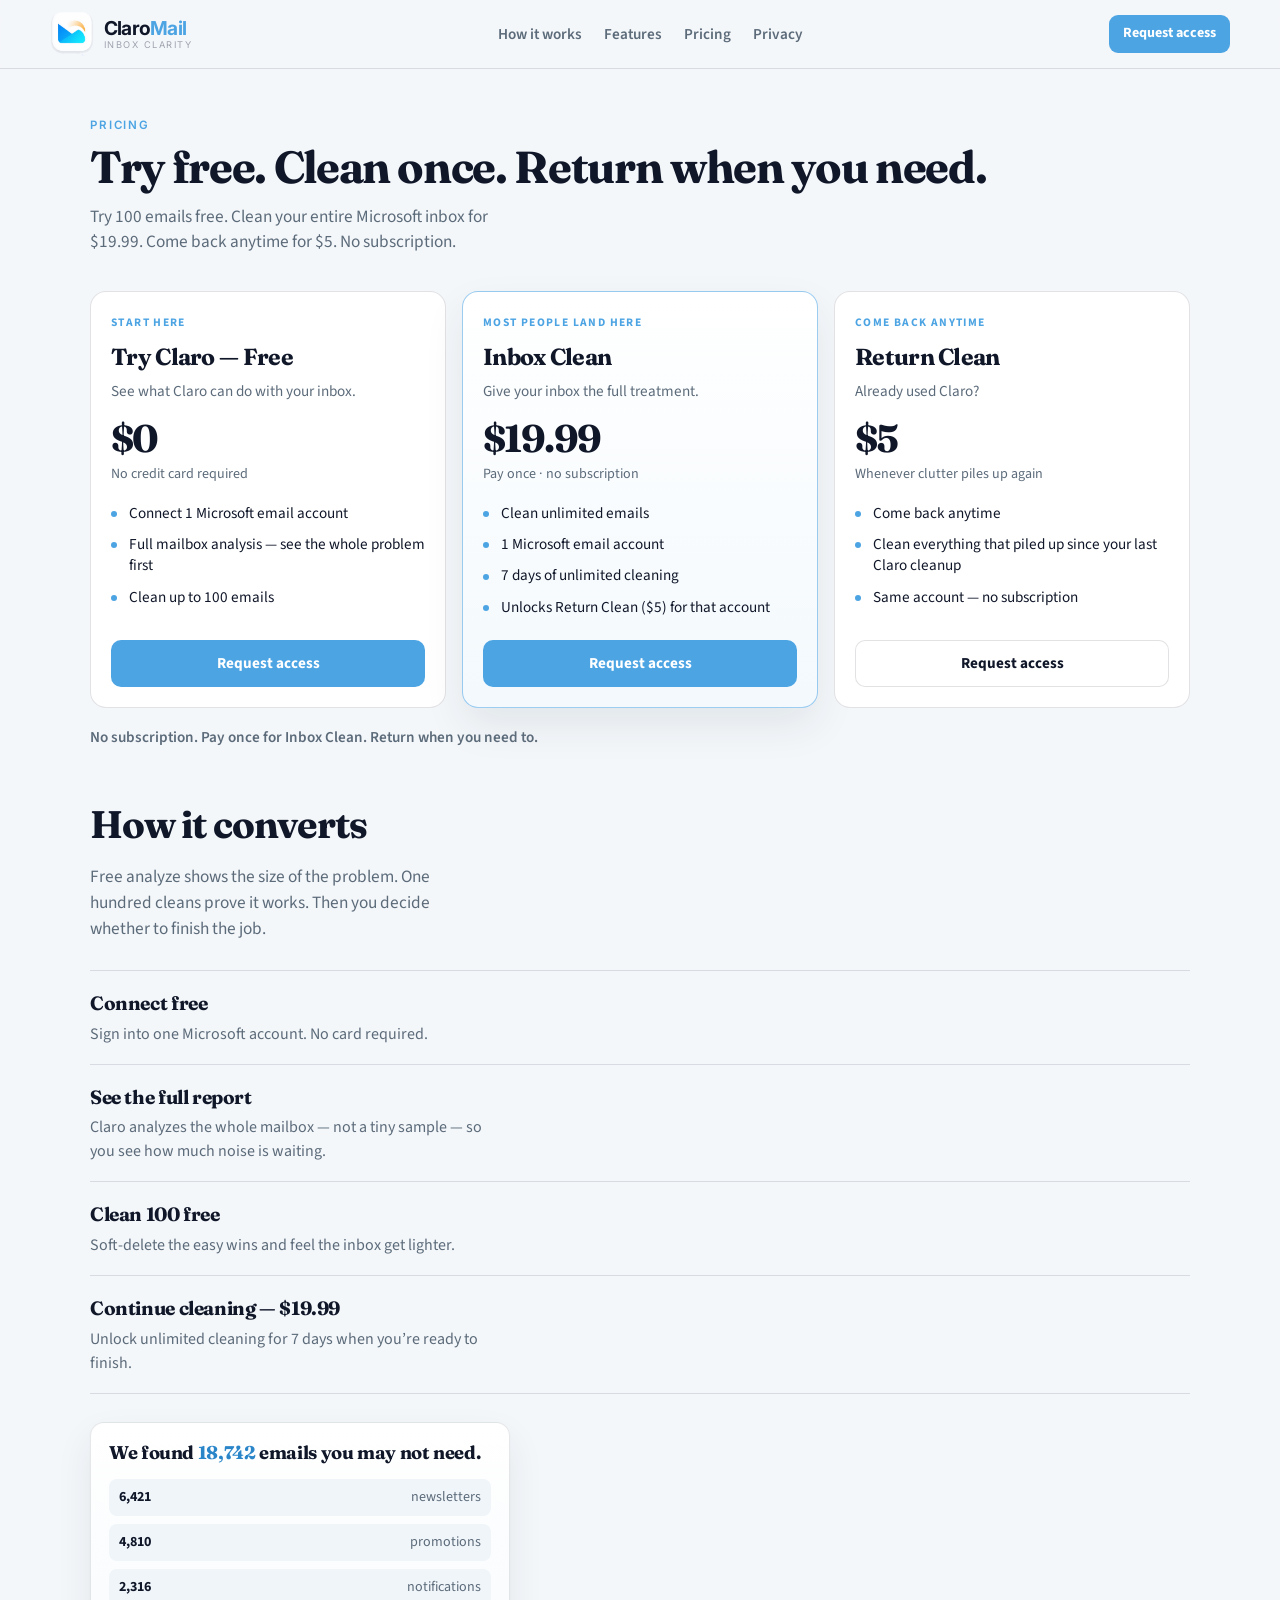
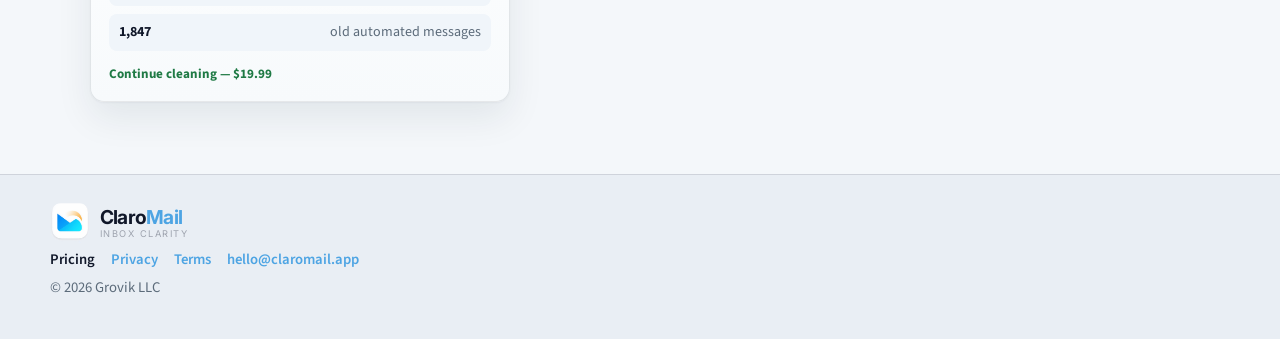
==== pricing.html @ d14cc51c "Add pricing page and home offer strip from PRICING.md. Surface Free / Inbox Clean ($19.99) / Return " ====
<!DOCTYPE html>
<html lang="en">
  <head>
    <meta charset="UTF-8" />
    <meta name="viewport" content="width=device-width, initial-scale=1.0" />
    <title>Pricing — ClaroMail</title>
    <meta
      name="description"
      content="Try Claro free: full inbox analysis and 100 cleans. Inbox Clean $19.99 for unlimited cleaning. Return Clean $5 anytime. No subscription."
    />
    <link rel="canonical" href="https://claromail.app/pricing" />
    <meta property="og:title" content="Pricing — ClaroMail" />
    <meta
      property="og:description"
      content="Try 100 emails free. Clean your entire Microsoft inbox for $19.99. Come back anytime for $5. No subscription."
    />
    <meta property="og:url" content="https://claromail.app/pricing" />
    <meta property="og:type" content="website" />
    <link rel="preconnect" href="https://fonts.googleapis.com" />
    <link rel="preconnect" href="https://fonts.gstatic.com" crossorigin />
    <link
      href="https://fonts.googleapis.com/css2?family=Fraunces:opsz,wght@9..144,500;9..144,700&family=Inter:wght@400;600;700&family=Source+Sans+3:wght@400;600;700&display=swap"
      rel="stylesheet"
    />
    <link rel="icon" href="images/claro-icon.png" type="image/png" />
    <link rel="stylesheet" href="styles.css" />
  </head>
  <body>
    <header class="site-nav">
      <div class="wrap nav-inner">
        <a class="brand brand--nav" href="/">
          <img
            class="brand-mark"
            src="images/claro-icon.png"
            alt=""
            width="48"
            height="48"
          />
          <span class="brand-copy">
            <span class="brand-name">Claro<span class="brand-mail">Mail</span></span>
            <span class="brand-tag">Inbox Clarity</span>
          </span>
        </a>
        <nav class="nav-links" aria-label="Primary">
          <a href="/#how">How it works</a>
          <a href="/#features">Features</a>
          <a href="pricing.html" aria-current="page">Pricing</a>
          <a href="/#privacy">Privacy</a>
        </nav>
        <a class="nav-cta" href="mailto:hello@claromail.app">Request access</a>
      </div>
    </header>

    <main class="pricing">
      <div class="wrap pricing-inner">
        <p class="legal-kicker">Pricing</p>
        <h1 class="legal-headline">Try free. Clean once. Return when you need.</h1>
        <p class="legal-lead">
          Try 100 emails free. Clean your entire Microsoft inbox for $19.99.
          Come back anytime for $5. No subscription.
        </p>

        <div class="price-grid">
          <article class="price-plan">
            <p class="price-plan-kicker">Start here</p>
            <h2 class="price-plan-name">Try Claro — Free</h2>
            <p class="price-plan-tag">See what Claro can do with your inbox.</p>
            <p class="price-plan-amount">$0</p>
            <p class="price-plan-note">No credit card required</p>
            <ul class="price-plan-list">
              <li>Connect 1 Microsoft email account</li>
              <li>Full mailbox analysis — see the whole problem first</li>
              <li>Clean up to 100 emails</li>
            </ul>
            <a class="btn primary price-plan-cta" href="mailto:hello@claromail.app"
              >Request access</a
            >
          </article>

          <article class="price-plan is-featured">
            <p class="price-plan-kicker">Most people land here</p>
            <h2 class="price-plan-name">Inbox Clean</h2>
            <p class="price-plan-tag">Give your inbox the full treatment.</p>
            <p class="price-plan-amount">$19.99</p>
            <p class="price-plan-note">Pay once · no subscription</p>
            <ul class="price-plan-list">
              <li>Clean unlimited emails</li>
              <li>1 Microsoft email account</li>
              <li>7 days of unlimited cleaning</li>
              <li>Unlocks Return Clean ($5) for that account</li>
            </ul>
            <a class="btn primary price-plan-cta" href="mailto:hello@claromail.app"
              >Request access</a
            >
          </article>

          <article class="price-plan">
            <p class="price-plan-kicker">Come back anytime</p>
            <h2 class="price-plan-name">Return Clean</h2>
            <p class="price-plan-tag">Already used Claro?</p>
            <p class="price-plan-amount">$5</p>
            <p class="price-plan-note">Whenever clutter piles up again</p>
            <ul class="price-plan-list">
              <li>Come back anytime</li>
              <li>Clean everything that piled up since your last Claro cleanup</li>
              <li>Same account — no subscription</li>
            </ul>
            <a class="btn ghost price-plan-cta" href="mailto:hello@claromail.app"
              >Request access</a
            >
          </article>
        </div>

        <p class="price-footnote">
          No subscription. Pay once for Inbox Clean. Return when you need to.
        </p>

        <section class="price-path" aria-label="How the offer works">
          <h2>How it converts</h2>
          <p class="section-lead">
            Free analyze shows the size of the problem. One hundred cleans prove
            it works. Then you decide whether to finish the job.
          </p>
          <ol class="price-steps">
            <li>
              <strong>Connect free</strong>
              <span>Sign into one Microsoft account. No card required.</span>
            </li>
            <li>
              <strong>See the full report</strong>
              <span
                >Claro analyzes the whole mailbox — not a tiny sample — so you
                see how much noise is waiting.</span
              >
            </li>
            <li>
              <strong>Clean 100 free</strong>
              <span>Soft-delete the easy wins and feel the inbox get lighter.</span>
            </li>
            <li>
              <strong>Continue cleaning — $19.99</strong>
              <span
                >Unlock unlimited cleaning for 7 days when you’re ready to
                finish.</span
              >
            </li>
          </ol>

          <div class="price-report" aria-hidden="true">
            <p class="price-report-title">
              We found <em>18,742</em> emails you may not need.
            </p>
            <ul>
              <li><span>6,421</span> newsletters</li>
              <li><span>4,810</span> promotions</li>
              <li><span>2,316</span> notifications</li>
              <li><span>1,847</span> old automated messages</li>
            </ul>
            <p class="price-report-cta">Continue cleaning — $19.99</p>
          </div>
        </section>
      </div>
    </main>

    <footer class="site-footer">
      <div class="wrap footer-inner">
        <div class="brand brand--footer">
          <img
            class="brand-mark"
            src="images/claro-icon.png"
            alt=""
            width="40"
            height="40"
          />
          <span class="brand-copy">
            <span class="brand-name">Claro<span class="brand-mail">Mail</span></span>
            <span class="brand-tag">Inbox Clarity</span>
          </span>
        </div>
        <p class="footer-links">
          <a href="pricing.html" aria-current="page">Pricing</a>
          <a href="privacy.html">Privacy</a>
          <a href="terms.html">Terms</a>
          <a href="mailto:hello@claromail.app">hello@claromail.app</a>
        </p>
        <p class="footer-meta">© 2026 Grovik LLC</p>
      </div>
    </footer>
  </body>
</html>
---- styles.css ----
:root {
  --ink: #101729;
  --muted: #5c6b7a;
  --paper: #f4f7fa;
  --accent: #4da4e3;
  --accent-deep: #2b86c9;
  --mail: #4da4e3;
  --tag: #9ea3ae;
  --line: rgba(16, 23, 41, 0.12);
  --panel: #ffffff;
  --font-display: "Fraunces", Georgia, serif;
  --font-brand: "Inter", "Segoe UI", sans-serif;
  --font-body: "Source Sans 3", "Segoe UI", sans-serif;
  --site-chrome-max: 1180px;
  --site-chrome-pad-x: clamp(1.25rem, 3.5vw, 2.25rem);
  --nav-height: 68px;
}

* {
  box-sizing: border-box;
}

html {
  scroll-behavior: smooth;
  scroll-padding-top: calc(var(--nav-height) + 12px);
}

body {
  margin: 0;
  color: var(--ink);
  font-family: var(--font-body);
  background: var(--paper);
  line-height: 1.5;
}

a {
  color: inherit;
}

.wrap {
  width: min(100% - 2 * var(--site-chrome-pad-x), var(--site-chrome-max));
  margin-inline: auto;
}

.site-nav {
  position: sticky;
  top: 0;
  z-index: 10;
  background: rgba(244, 247, 250, 0.9);
  backdrop-filter: blur(10px);
  border-bottom: 1px solid var(--line);
}

.nav-inner {
  display: grid;
  grid-template-columns: auto 1fr auto;
  align-items: center;
  gap: 16px 24px;
  min-height: var(--nav-height);
}

.brand {
  display: flex;
  align-items: center;
  gap: 10px;
  min-width: 0;
  text-decoration: none;
  color: inherit;
}

.brand-mark {
  display: block;
  flex-shrink: 0;
  width: 44px;
  height: 44px;
  object-fit: contain;
  border-radius: 10px;
}

.brand-copy {
  display: flex;
  flex-direction: column;
  justify-content: center;
  gap: 2px;
  min-width: 0;
  line-height: 1;
}

.brand-name {
  font-family: var(--font-brand);
  font-weight: 700;
  font-size: 1.2rem;
  letter-spacing: -0.04em;
  color: var(--ink);
  white-space: nowrap;
}

.brand-mail {
  color: var(--mail);
}

.brand-tag {
  font-family: var(--font-brand);
  font-size: 0.58rem;
  font-weight: 400;
  letter-spacing: 0.16em;
  text-transform: uppercase;
  color: var(--tag);
}

.brand--hero {
  gap: 12px;
  margin-bottom: 14px;
  animation: rise 0.8s ease both;
}

.brand--hero .brand-mark {
  width: 58px;
  height: 58px;
  border-radius: 14px;
}

.brand--hero .brand-name {
  font-size: clamp(1.7rem, 3.5vw, 2.25rem);
}

.brand--hero .brand-tag {
  font-size: 0.64rem;
  letter-spacing: 0.2em;
  margin-top: 3px;
}

.brand--footer .brand-mark {
  width: 40px;
  height: 40px;
}

.nav-links {
  display: flex;
  justify-content: center;
  gap: 22px;
  font-size: 0.95rem;
  font-weight: 600;
}

.nav-links a {
  text-decoration: none;
  color: var(--muted);
}

.nav-links a:hover {
  color: var(--ink);
}

.nav-cta {
  display: inline-flex;
  align-items: center;
  justify-content: center;
  padding: 8px 14px;
  border-radius: 9px;
  background: var(--accent);
  color: #fff;
  font-weight: 700;
  font-size: 0.88rem;
  text-decoration: none;
  white-space: nowrap;
}

.nav-cta:hover {
  background: var(--accent-deep);
}

/* —— Hero: one composition —— */
.hero {
  position: relative;
  overflow: hidden;
}

.hero-atmosphere {
  position: absolute;
  inset: 0;
  background:
    radial-gradient(ellipse 65% 55% at 12% 18%, #d4e7f8 0%, transparent 58%),
    radial-gradient(ellipse 50% 48% at 88% 62%, #bdd8f1 0%, transparent 52%),
    radial-gradient(ellipse 40% 35% at 55% 100%, #cfe0ef 0%, transparent 60%),
    linear-gradient(165deg, #eef3f8 0%, #e2ebf4 45%, #d5e3f0 100%);
  z-index: 0;
}

.hero-grid {
  position: absolute;
  inset: 0;
  z-index: 0;
  opacity: 0.35;
  background-image:
    linear-gradient(rgba(16, 32, 51, 0.04) 1px, transparent 1px),
    linear-gradient(90deg, rgba(16, 32, 51, 0.04) 1px, transparent 1px);
  background-size: 48px 48px;
  mask-image: linear-gradient(180deg, #000 30%, transparent 95%);
}

.hero-inner {
  position: relative;
  z-index: 1;
  display: grid;
  grid-template-columns: minmax(0, 1.1fr) minmax(300px, 0.95fr);
  align-items: center;
  gap: clamp(28px, 4vw, 56px);
  padding: 28px 0 40px;
  min-height: min(78vh, 680px);
}

.hero-copy,
.hero-visual {
  position: relative;
  z-index: 1;
}

.hero-headline {
  margin: 0 0 12px;
  max-width: 18ch;
  font-family: var(--font-display);
  font-size: clamp(1.7rem, 3.4vw, 2.35rem);
  font-weight: 500;
  letter-spacing: -0.02em;
  line-height: 1.12;
  animation: rise 0.8s ease 0.08s both;
}

.hero-support {
  margin: 0 0 12px;
  max-width: 40ch;
  color: var(--muted);
  font-size: 1.06rem;
  animation: rise 0.8s ease 0.16s both;
}

.hero-trust {
  margin: 0 0 20px;
  max-width: 42ch;
  color: var(--ink);
  font-size: 0.95rem;
  font-weight: 600;
  line-height: 1.4;
  animation: rise 0.8s ease 0.2s both;
}

.hero-cta {
  display: flex;
  flex-wrap: wrap;
  gap: 10px;
  animation: rise 0.8s ease 0.24s both;
}

.btn {
  display: inline-flex;
  align-items: center;
  justify-content: center;
  padding: 11px 18px;
  border-radius: 10px;
  font-weight: 700;
  font-size: 0.95rem;
  text-decoration: none;
  border: 1px solid transparent;
  transition: transform 0.15s ease, background 0.15s ease, border-color 0.15s ease;
}

.btn.primary {
  background: var(--accent);
  color: #fff;
}

.btn.primary:hover {
  background: var(--accent-deep);
  transform: translateY(-1px);
}

.btn.ghost {
  background: rgba(255, 255, 255, 0.55);
  border-color: var(--line);
  color: var(--ink);
}

.btn.ghost:hover {
  background: #fff;
  transform: translateY(-1px);
}

.hero-visual {
  display: flex;
  justify-content: center;
  animation: drift-in 1s ease 0.2s both;
}

.panel-stage {
  width: min(100%, 400px);
  padding: 18px 18px 20px;
  border-radius: 18px 18px 14px 14px;
  background: linear-gradient(180deg, #ffffff 0%, #f7fafc 100%);
  border: 1px solid rgba(16, 32, 51, 0.1);
  box-shadow:
    0 1px 2px rgba(16, 32, 51, 0.05),
    0 28px 60px rgba(16, 32, 51, 0.12);
}

.panel-chrome {
  display: flex;
  gap: 6px;
  margin-bottom: 14px;
}

.panel-chrome span {
  width: 9px;
  height: 9px;
  border-radius: 50%;
  background: #d5dde5;
}

.panel-brand {
  margin: 0 0 10px;
  font-family: var(--font-brand);
  font-size: 1.35rem;
  font-weight: 700;
  letter-spacing: -0.04em;
}

.panel-brand span {
  color: var(--mail);
}

.panel-account {
  display: flex;
  align-items: center;
  gap: 8px;
  margin: 0 0 14px;
  padding: 8px 10px;
  border-radius: 9px;
  background: #eef4fa;
  color: var(--muted);
  font-size: 0.82rem;
  font-weight: 600;
  transition: color 0.25s ease, background 0.25s ease;
}

.panel-account-dot {
  width: 8px;
  height: 8px;
  border-radius: 50%;
  flex-shrink: 0;
  background: #c5d0db;
  transition: background 0.25s ease, box-shadow 0.25s ease;
}

.panel-stage[data-stage="connect"] .panel-account-dot {
  animation: account-pulse 1.2s ease-in-out infinite;
}

.panel-stage:not([data-stage="connect"]) .panel-account {
  color: var(--ink);
  background: #e7f3fc;
}

.panel-stage:not([data-stage="connect"]) .panel-account-dot {
  background: #2f9e5b;
  box-shadow: 0 0 0 3px rgba(47, 158, 91, 0.18);
}

.panel-steps {
  list-style: none;
  margin: 0 0 14px;
  padding: 0;
  display: grid;
  gap: 6px;
  font-size: 0.88rem;
  color: var(--muted);
}

.panel-steps li {
  display: flex;
  align-items: center;
  gap: 8px;
  transition: color 0.25s ease, font-weight 0.25s ease;
}

.panel-steps span {
  width: 22px;
  height: 22px;
  border-radius: 50%;
  display: inline-grid;
  place-items: center;
  font-size: 0.72rem;
  font-weight: 700;
  background: #e8eef4;
  color: var(--muted);
  transition: background 0.25s ease, color 0.25s ease;
}

.panel-stage[data-stage="connect"] [data-step="connect"],
.panel-stage[data-stage="scan"] [data-step="scan"],
.panel-stage[data-stage="review"] [data-step="review"],
.panel-stage[data-stage="clean"] [data-step="review"],
.panel-stage[data-stage="block"] [data-step="review"] {
  color: var(--ink);
  font-weight: 700;
}

.panel-stage[data-stage="connect"] [data-step="connect"] span,
.panel-stage[data-stage="scan"] [data-step="scan"] span,
.panel-stage[data-stage="review"] [data-step="review"] span,
.panel-stage[data-stage="clean"] [data-step="review"] span,
.panel-stage[data-stage="block"] [data-step="review"] span {
  background: var(--accent);
  color: #fff;
}

.panel-stage[data-stage="scan"] [data-step="connect"],
.panel-stage[data-stage="review"] [data-step="connect"],
.panel-stage[data-stage="review"] [data-step="scan"],
.panel-stage[data-stage="clean"] [data-step="connect"],
.panel-stage[data-stage="clean"] [data-step="scan"],
.panel-stage[data-stage="block"] [data-step="connect"],
.panel-stage[data-stage="block"] [data-step="scan"] {
  color: var(--muted);
}

.panel-stage[data-stage="scan"] [data-step="connect"] span,
.panel-stage[data-stage="review"] [data-step="connect"] span,
.panel-stage[data-stage="review"] [data-step="scan"] span,
.panel-stage[data-stage="clean"] [data-step="connect"] span,
.panel-stage[data-stage="clean"] [data-step="scan"] span,
.panel-stage[data-stage="block"] [data-step="connect"] span,
.panel-stage[data-stage="block"] [data-step="scan"] span {
  background: #dcecfc;
  color: var(--accent);
}

.panel-rows {
  display: grid;
  gap: 8px;
  min-height: 128px;
}

.row {
  display: flex;
  justify-content: space-between;
  gap: 12px;
  padding: 10px 12px;
  border-radius: 10px;
  background: #f0f5fa;
  font-size: 0.88rem;
  opacity: 0;
  transform: translateY(8px);
  transition:
    opacity 0.35s ease,
    transform 0.35s ease,
    background 0.25s ease,
    box-shadow 0.25s ease;
}

.panel-stage[data-stage="scan"] .row,
.panel-stage[data-stage="review"] .row,
.panel-stage[data-stage="clean"] .row,
.panel-stage[data-stage="block"] .row {
  opacity: 1;
  transform: translateY(0);
}

.panel-stage[data-stage="scan"] .r1 {
  transition-delay: 0.05s;
}
.panel-stage[data-stage="scan"] .r2 {
  transition-delay: 0.18s;
}
.panel-stage[data-stage="scan"] .r3 {
  transition-delay: 0.3s;
}

.panel-stage[data-stage="review"] .r1,
.panel-stage[data-stage="clean"] .r1,
.panel-stage[data-stage="block"] .r1 {
  background: #e7f3fc;
  box-shadow: inset 0 0 0 1px rgba(77, 164, 227, 0.45);
}

.panel-stage[data-stage="clean"] .r1,
.panel-stage[data-stage="block"] .r1 {
  opacity: 0;
  transform: translateX(18px);
  pointer-events: none;
}

.row strong {
  font-weight: 600;
}

.row em {
  font-style: normal;
  color: var(--muted);
  font-variant-numeric: tabular-nums;
}

.panel-toast {
  min-height: 1.2em;
  margin: 12px 0 0;
  color: var(--accent-deep);
  font-size: 0.8rem;
  font-weight: 700;
  letter-spacing: 0.01em;
  opacity: 0;
  transform: translateY(4px);
  transition: opacity 0.3s ease, transform 0.3s ease, color 0.25s ease;
}

.panel-stage[data-stage="scan"] .panel-toast,
.panel-stage[data-stage="review"] .panel-toast,
.panel-stage[data-stage="clean"] .panel-toast,
.panel-stage[data-stage="block"] .panel-toast {
  opacity: 1;
  transform: translateY(0);
}

.panel-stage[data-stage="clean"] .panel-toast,
.panel-stage[data-stage="block"] .panel-toast {
  color: #1f7a45;
}

@keyframes rise {
  from {
    opacity: 0;
    transform: translateY(14px);
  }
  to {
    opacity: 1;
    transform: translateY(0);
  }
}

@keyframes drift-in {
  from {
    opacity: 0;
    transform: translateX(24px) translateY(8px);
  }
  to {
    opacity: 1;
    transform: translateX(0) translateY(0);
  }
}

@keyframes account-pulse {
  0%,
  100% {
    opacity: 1;
  }
  50% {
    opacity: 0.35;
  }
}

/* —— Sections —— */
.section {
  padding: 56px 0;
}

.section h2 {
  margin: 0 0 10px;
  font-family: var(--font-display);
  font-size: clamp(1.8rem, 3vw, 2.4rem);
  letter-spacing: -0.03em;
  font-weight: 700;
}

.section-lead {
  margin: 0;
  max-width: 42ch;
  color: var(--muted);
  font-size: 1.08rem;
}

.flow {
  list-style: none;
  margin: 28px 0 0;
  padding: 0;
  display: grid;
  gap: 22px;
}

.flow li {
  display: grid;
  gap: 4px;
  padding-top: 18px;
  border-top: 1px solid var(--line);
}

.flow strong {
  font-family: var(--font-display);
  font-size: 1.25rem;
  letter-spacing: -0.02em;
}

.flow span {
  color: var(--muted);
  max-width: 52ch;
}

.feature-list {
  list-style: none;
  margin: 28px 0 0;
  padding: 0;
  display: grid;
  gap: 0;
}

.feature-list > li {
  display: grid;
  grid-template-columns: minmax(0, 1fr) minmax(240px, 320px);
  gap: 28px 40px;
  align-items: center;
  padding: 28px 0;
  border-top: 1px solid var(--line);
}

.feature-list > li:last-child {
  border-bottom: 1px solid var(--line);
}

.feature-copy {
  display: grid;
  gap: 6px;
}

.feature-copy strong {
  font-family: var(--font-display);
  font-size: 1.3rem;
  letter-spacing: -0.02em;
}

.feature-copy span {
  color: var(--muted);
  max-width: 42ch;
  font-size: 1.02rem;
}

.feature-mock {
  min-width: 0;
}

.fm-panel {
  padding: 14px 14px 16px;
  border-radius: 14px;
  background: linear-gradient(180deg, #ffffff 0%, #f7fafc 100%);
  border: 1px solid rgba(16, 32, 51, 0.1);
  box-shadow:
    0 1px 2px rgba(16, 32, 51, 0.04),
    0 16px 36px rgba(16, 32, 51, 0.08);
}

.fm-chrome {
  display: flex;
  gap: 5px;
  margin-bottom: 10px;
}

.fm-chrome span {
  width: 7px;
  height: 7px;
  border-radius: 50%;
  background: #d5dde5;
}

.fm-brand {
  margin: 0 0 8px;
  font-family: var(--font-brand);
  font-size: 1.05rem;
  font-weight: 700;
  letter-spacing: -0.04em;
}

.fm-brand span {
  color: var(--mail);
}

.fm-account {
  display: flex;
  align-items: center;
  gap: 7px;
  margin: 0 0 10px;
  padding: 7px 9px;
  border-radius: 8px;
  background: #e7f3fc;
  font-size: 0.75rem;
  font-weight: 600;
}

.fm-dot {
  width: 7px;
  height: 7px;
  border-radius: 50%;
  background: #c5d0db;
}

.fm-dot.is-on {
  background: #2f9e5b;
  box-shadow: 0 0 0 3px rgba(47, 158, 91, 0.16);
}

.fm-nav {
  list-style: none;
  margin: 0;
  padding: 0;
  display: grid;
  gap: 4px;
  font-size: 0.78rem;
  color: var(--muted);
}

.fm-nav li {
  display: block;
  padding: 5px 8px;
  border: 0;
  border-radius: 7px;
  background: transparent;
}

.fm-nav .is-on {
  background: #e7f3fc;
  color: var(--ink);
  font-weight: 700;
}

.fm-title {
  margin: 0 0 10px;
  font-family: var(--font-brand);
  font-size: 0.92rem;
  font-weight: 700;
  letter-spacing: -0.02em;
}

.fm-pipeline {
  list-style: none;
  margin: 0;
  padding: 0;
  display: grid;
  gap: 5px;
  font-size: 0.78rem;
  color: var(--muted);
}

.fm-pipeline li {
  display: flex;
  align-items: center;
  gap: 7px;
  padding: 0;
  border: 0;
}

.fm-pipeline span {
  width: 18px;
  height: 18px;
  border-radius: 50%;
  display: inline-grid;
  place-items: center;
  font-size: 0.62rem;
  font-weight: 700;
  background: #e8eef4;
  color: var(--muted);
}

.fm-pipeline .is-done span {
  background: #dcecfc;
  color: var(--accent);
}

.fm-pipeline .is-active {
  color: var(--ink);
  font-weight: 700;
}

.fm-pipeline .is-active span {
  background: var(--accent);
  color: #fff;
}

.fm-actions {
  display: flex;
  flex-wrap: wrap;
  gap: 5px;
  margin-bottom: 10px;
}

.fm-actions span {
  padding: 4px 8px;
  border-radius: 7px;
  background: #eef3f8;
  color: var(--muted);
  font-size: 0.68rem;
  font-weight: 700;
}

.fm-actions .is-primary {
  background: var(--accent);
  color: #fff;
}

.fm-rows {
  display: grid;
  gap: 6px;
}

.fm-row {
  display: flex;
  justify-content: space-between;
  gap: 10px;
  padding: 8px 10px;
  border-radius: 8px;
  background: #f0f5fa;
  font-size: 0.78rem;
}

.fm-row strong {
  font-weight: 600;
}

.fm-row em {
  font-style: normal;
  color: var(--muted);
  font-variant-numeric: tabular-nums;
}

.fm-row.is-selected {
  background: #e7f3fc;
  box-shadow: inset 0 0 0 1px rgba(77, 164, 227, 0.4);
}

.fm-soft {
  display: grid;
  gap: 10px;
}

.fm-row.is-leaving {
  opacity: 0.45;
  transform: translateX(6px);
  text-decoration: line-through;
  text-decoration-color: rgba(16, 23, 41, 0.35);
}

.fm-tray {
  display: flex;
  justify-content: space-between;
  align-items: center;
  gap: 10px;
  padding: 10px 12px;
  border-radius: 8px;
  border: 1px dashed rgba(16, 32, 51, 0.22);
  background: #f7fafc;
  font-size: 0.78rem;
  font-weight: 700;
}

.fm-tray em {
  font-style: normal;
  color: #1f7a45;
  font-weight: 700;
}

.fm-rule {
  display: grid;
  gap: 6px;
  padding: 12px;
  border-radius: 10px;
  background: #e7f3fc;
  border: 1px solid rgba(77, 164, 227, 0.28);
}

.fm-rule strong {
  font-size: 0.86rem;
}

.fm-rule span {
  color: var(--muted);
  font-size: 0.76rem;
  line-height: 1.35;
}

.fm-rule em {
  font-style: normal;
  color: #1f7a45;
  font-size: 0.72rem;
  font-weight: 700;
}

.fm-keep {
  list-style: none;
  margin: 0;
  padding: 0;
  display: grid;
  gap: 6px;
}

.fm-keep li {
  display: flex;
  justify-content: space-between;
  align-items: center;
  gap: 10px;
  padding: 8px 10px;
  border: 0;
  border-radius: 8px;
  background: #f0f5fa;
  font-size: 0.78rem;
}

.fm-keep strong {
  font-weight: 600;
}

.fm-keep span {
  color: var(--muted);
  font-size: 0.68rem;
  font-weight: 600;
  text-transform: uppercase;
  letter-spacing: 0.06em;
}

.fm-search {
  margin: 0 0 10px;
  padding: 8px 10px;
  border-radius: 8px;
  background: #eef3f8;
  color: var(--tag);
  font-size: 0.76rem;
}

.fm-note {
  margin: 10px 0 0;
  color: var(--accent-deep);
  font-size: 0.72rem;
  font-weight: 700;
}

.fm-note.is-ok {
  color: #1f7a45;
}

@media (max-width: 860px) {
  .feature-list > li {
    grid-template-columns: 1fr;
    gap: 16px;
    align-items: stretch;
  }

  .feature-mock {
    max-width: 360px;
  }

  .offer-strip-tiers,
  .price-grid {
    grid-template-columns: 1fr;
  }

  .price-grid {
    max-width: 420px;
  }
}

.section-privacy {
  padding-top: 24px;
  padding-bottom: 88px;
}

.privacy-points {
  list-style: none;
  margin: 28px 0 0;
  padding: 0;
  display: grid;
  gap: 0;
}

.privacy-points li {
  display: grid;
  gap: 4px;
  padding: 18px 0;
  border-top: 1px solid var(--line);
}

.privacy-points li:last-child {
  border-bottom: 1px solid var(--line);
}

.privacy-points strong {
  font-family: var(--font-display);
  font-size: 1.2rem;
  letter-spacing: -0.02em;
}

.privacy-points span {
  color: var(--muted);
  max-width: 54ch;
}

.privacy-more {
  margin: 22px 0 0;
}

.privacy-more a {
  color: var(--accent);
  font-weight: 700;
  text-decoration: none;
}

.privacy-more a:hover {
  text-decoration: underline;
}

/* —— Offer strip (home) —— */
.offer-strip {
  position: relative;
  padding: 36px 0;
  border-block: 1px solid var(--line);
  background: linear-gradient(180deg, #eaf2f9 0%, #e3edf6 100%);
}

.offer-strip-inner {
  display: grid;
  gap: 22px;
  justify-items: start;
}

.offer-strip-lead {
  margin: 0;
  max-width: 46ch;
  font-family: var(--font-display);
  font-size: clamp(1.25rem, 2.4vw, 1.55rem);
  font-weight: 700;
  letter-spacing: -0.02em;
  line-height: 1.25;
}

.offer-strip-tiers {
  list-style: none;
  margin: 0;
  padding: 0;
  display: grid;
  grid-template-columns: repeat(3, minmax(0, 1fr));
  gap: 12px;
  width: 100%;
}

.offer-strip-tiers li {
  display: grid;
  gap: 2px;
  padding: 14px 16px;
  border-radius: 12px;
  background: rgba(255, 255, 255, 0.72);
  border: 1px solid rgba(16, 32, 51, 0.08);
}

.offer-tier-name {
  font-size: 0.78rem;
  font-weight: 700;
  letter-spacing: 0.04em;
  text-transform: uppercase;
  color: var(--muted);
}

.offer-tier-price {
  font-family: var(--font-display);
  font-size: 1.45rem;
  font-weight: 700;
  letter-spacing: -0.03em;
}

.offer-tier-note {
  color: var(--muted);
  font-size: 0.88rem;
}

/* —— Pricing page —— */
.pricing {
  padding: 48px 0 72px;
}

.pricing-inner {
  max-width: 1100px;
}

.price-grid {
  display: grid;
  grid-template-columns: repeat(3, minmax(0, 1fr));
  gap: 16px;
  margin: 36px 0 18px;
  align-items: stretch;
}

.price-plan {
  display: grid;
  grid-template-rows: auto auto auto auto auto 1fr auto;
  gap: 0;
  padding: 22px 20px 20px;
  border-radius: 16px;
  background: #fff;
  border: 1px solid var(--line);
}

.price-plan.is-featured {
  border-color: rgba(77, 164, 227, 0.55);
  box-shadow: 0 18px 40px rgba(16, 32, 51, 0.08);
  background: linear-gradient(180deg, #ffffff 0%, #f3f9fd 100%);
}

.price-plan-kicker {
  margin: 0 0 8px;
  font-size: 0.72rem;
  font-weight: 700;
  letter-spacing: 0.12em;
  text-transform: uppercase;
  color: var(--mail);
}

.price-plan-name {
  margin: 0 0 6px;
  font-family: var(--font-display);
  font-size: 1.45rem;
  font-weight: 700;
  letter-spacing: -0.03em;
}

.price-plan-tag {
  margin: 0 0 16px;
  color: var(--muted);
  font-size: 0.95rem;
}

.price-plan-amount {
  margin: 0;
  font-family: var(--font-display);
  font-size: 2.4rem;
  font-weight: 700;
  letter-spacing: -0.04em;
  line-height: 1;
}

.price-plan-note {
  margin: 6px 0 18px;
  color: var(--muted);
  font-size: 0.88rem;
}

.price-plan-list {
  list-style: none;
  margin: 0 0 22px;
  padding: 0;
  display: grid;
  gap: 10px;
  align-content: start;
}

.price-plan-list li {
  position: relative;
  padding-left: 1.1rem;
  color: var(--ink);
  font-size: 0.95rem;
  line-height: 1.4;
}

.price-plan-list li::before {
  content: "";
  position: absolute;
  left: 0;
  top: 0.55em;
  width: 6px;
  height: 6px;
  border-radius: 50%;
  background: var(--accent);
}

.price-plan-cta {
  justify-self: start;
  width: 100%;
}

.price-footnote {
  margin: 0 0 48px;
  color: var(--muted);
  font-size: 0.95rem;
  font-weight: 600;
}

.price-path h2 {
  margin: 0 0 10px;
  font-family: var(--font-display);
  font-size: clamp(1.8rem, 3vw, 2.4rem);
  letter-spacing: -0.03em;
  font-weight: 700;
}

.price-steps {
  list-style: none;
  margin: 28px 0 0;
  padding: 0;
  display: grid;
  gap: 0;
}

.price-steps li {
  display: grid;
  gap: 4px;
  padding: 18px 0;
  border-top: 1px solid var(--line);
}

.price-steps li:last-child {
  border-bottom: 1px solid var(--line);
}

.price-steps strong {
  font-family: var(--font-display);
  font-size: 1.2rem;
  letter-spacing: -0.02em;
}

.price-steps span {
  color: var(--muted);
  max-width: 52ch;
}

.price-report {
  margin-top: 28px;
  max-width: 420px;
  padding: 18px 18px 16px;
  border-radius: 14px;
  background: linear-gradient(180deg, #ffffff 0%, #f7fafc 100%);
  border: 1px solid rgba(16, 32, 51, 0.1);
  box-shadow:
    0 1px 2px rgba(16, 32, 51, 0.04),
    0 16px 36px rgba(16, 32, 51, 0.08);
}

.price-report-title {
  margin: 0 0 14px;
  font-family: var(--font-display);
  font-size: 1.15rem;
  font-weight: 700;
  letter-spacing: -0.02em;
  line-height: 1.3;
}

.price-report-title em {
  font-style: normal;
  color: var(--accent-deep);
}

.price-report ul {
  list-style: none;
  margin: 0 0 14px;
  padding: 0;
  display: grid;
  gap: 8px;
}

.price-report li {
  display: flex;
  justify-content: space-between;
  gap: 12px;
  padding: 8px 10px;
  border-radius: 8px;
  background: #f0f5fa;
  font-size: 0.88rem;
  color: var(--muted);
}

.price-report li span {
  color: var(--ink);
  font-weight: 700;
  font-variant-numeric: tabular-nums;
}

.price-report-cta {
  margin: 0;
  color: #1f7a45;
  font-size: 0.82rem;
  font-weight: 700;
}

.site-footer {
  padding: 28px 0 40px;
  border-top: 1px solid var(--line);
  background: #e9eef4;
}

.footer-inner {
  display: grid;
  gap: 6px;
}

.footer-brand {
  font-family: var(--font-brand);
  font-weight: 700;
  font-size: 1.2rem;
  letter-spacing: -0.03em;
}

.site-footer p {
  margin: 0;
  color: var(--muted);
  font-size: 0.92rem;
}

.site-footer a {
  color: var(--accent);
  font-weight: 600;
  text-decoration: none;
}

.site-footer a:hover {
  text-decoration: underline;
}

.footer-links {
  display: flex;
  flex-wrap: wrap;
  gap: 8px 16px;
}

.footer-links a[aria-current="page"] {
  color: var(--ink);
}

.legal {
  padding: 48px 0 72px;
}

.legal-inner {
  max-width: 760px;
}

.legal-kicker {
  margin: 0 0 8px;
  font-family: var(--font-brand);
  font-size: 0.72rem;
  font-weight: 600;
  letter-spacing: 0.16em;
  text-transform: uppercase;
  color: var(--mail);
}

.legal-headline {
  margin: 0 0 12px;
  font-family: var(--font-display);
  font-size: clamp(2rem, 4vw, 2.8rem);
  font-weight: 700;
  letter-spacing: -0.03em;
  line-height: 1.1;
}

.legal-lead {
  margin: 0 0 10px;
  max-width: 46ch;
  color: var(--muted);
  font-size: 1.08rem;
}

.legal-updated {
  margin: 0 0 32px;
  color: var(--tag);
  font-size: 0.88rem;
}

.legal-highlights {
  display: grid;
  grid-template-columns: 1fr 1fr;
  gap: 14px;
  margin: 0 0 48px;
}

.legal-hl {
  padding: 18px 18px 16px;
  border: 1px solid var(--line);
  border-radius: 12px;
  background: #fff;
}

.legal-hl h2 {
  margin: 0 0 6px;
  font-family: var(--font-display);
  font-size: 1.15rem;
  font-weight: 700;
  letter-spacing: -0.02em;
}

.legal-hl p {
  margin: 0;
  color: var(--muted);
  font-size: 0.95rem;
}

.legal-doc h2 {
  margin: 28px 0 10px;
  font-family: var(--font-display);
  font-size: 1.35rem;
  font-weight: 700;
  letter-spacing: -0.02em;
}

.legal-doc p,
.legal-doc li {
  color: var(--ink);
}

.legal-doc p {
  margin: 0 0 12px;
  max-width: 62ch;
}

.legal-doc ol {
  margin: 0 0 8px;
  padding-left: 1.2rem;
  display: grid;
  gap: 10px;
}

.legal-doc li {
  max-width: 62ch;
}

.legal-doc a {
  color: var(--accent);
  font-weight: 600;
  text-decoration: none;
}

.legal-doc a:hover {
  text-decoration: underline;
}

.legal-doc code {
  font-size: 0.9em;
}

@media (max-width: 860px) {
  .hero-inner {
    grid-template-columns: 1fr;
    min-height: 0;
    padding-top: 24px;
    padding-bottom: 36px;
    gap: 28px;
  }

  .hero-visual {
    justify-content: stretch;
  }

  .panel-stage {
    width: 100%;
  }

  .hero-headline {
    max-width: none;
  }
}

@media (max-width: 640px) {
  .nav-inner {
    grid-template-columns: 1fr auto;
    padding-block: 10px;
  }

  .nav-links {
    grid-column: 1 / -1;
    justify-content: flex-start;
    gap: 16px;
    font-size: 0.88rem;
  }

  .brand--hero .brand-mark {
    width: 52px;
    height: 52px;
    border-radius: 12px;
  }

  .legal-highlights {
    grid-template-columns: 1fr;
  }
}

@media (prefers-reduced-motion: reduce) {
  *,
  *::before,
  *::after {
    animation: none !important;
    transition: none !important;
  }
}
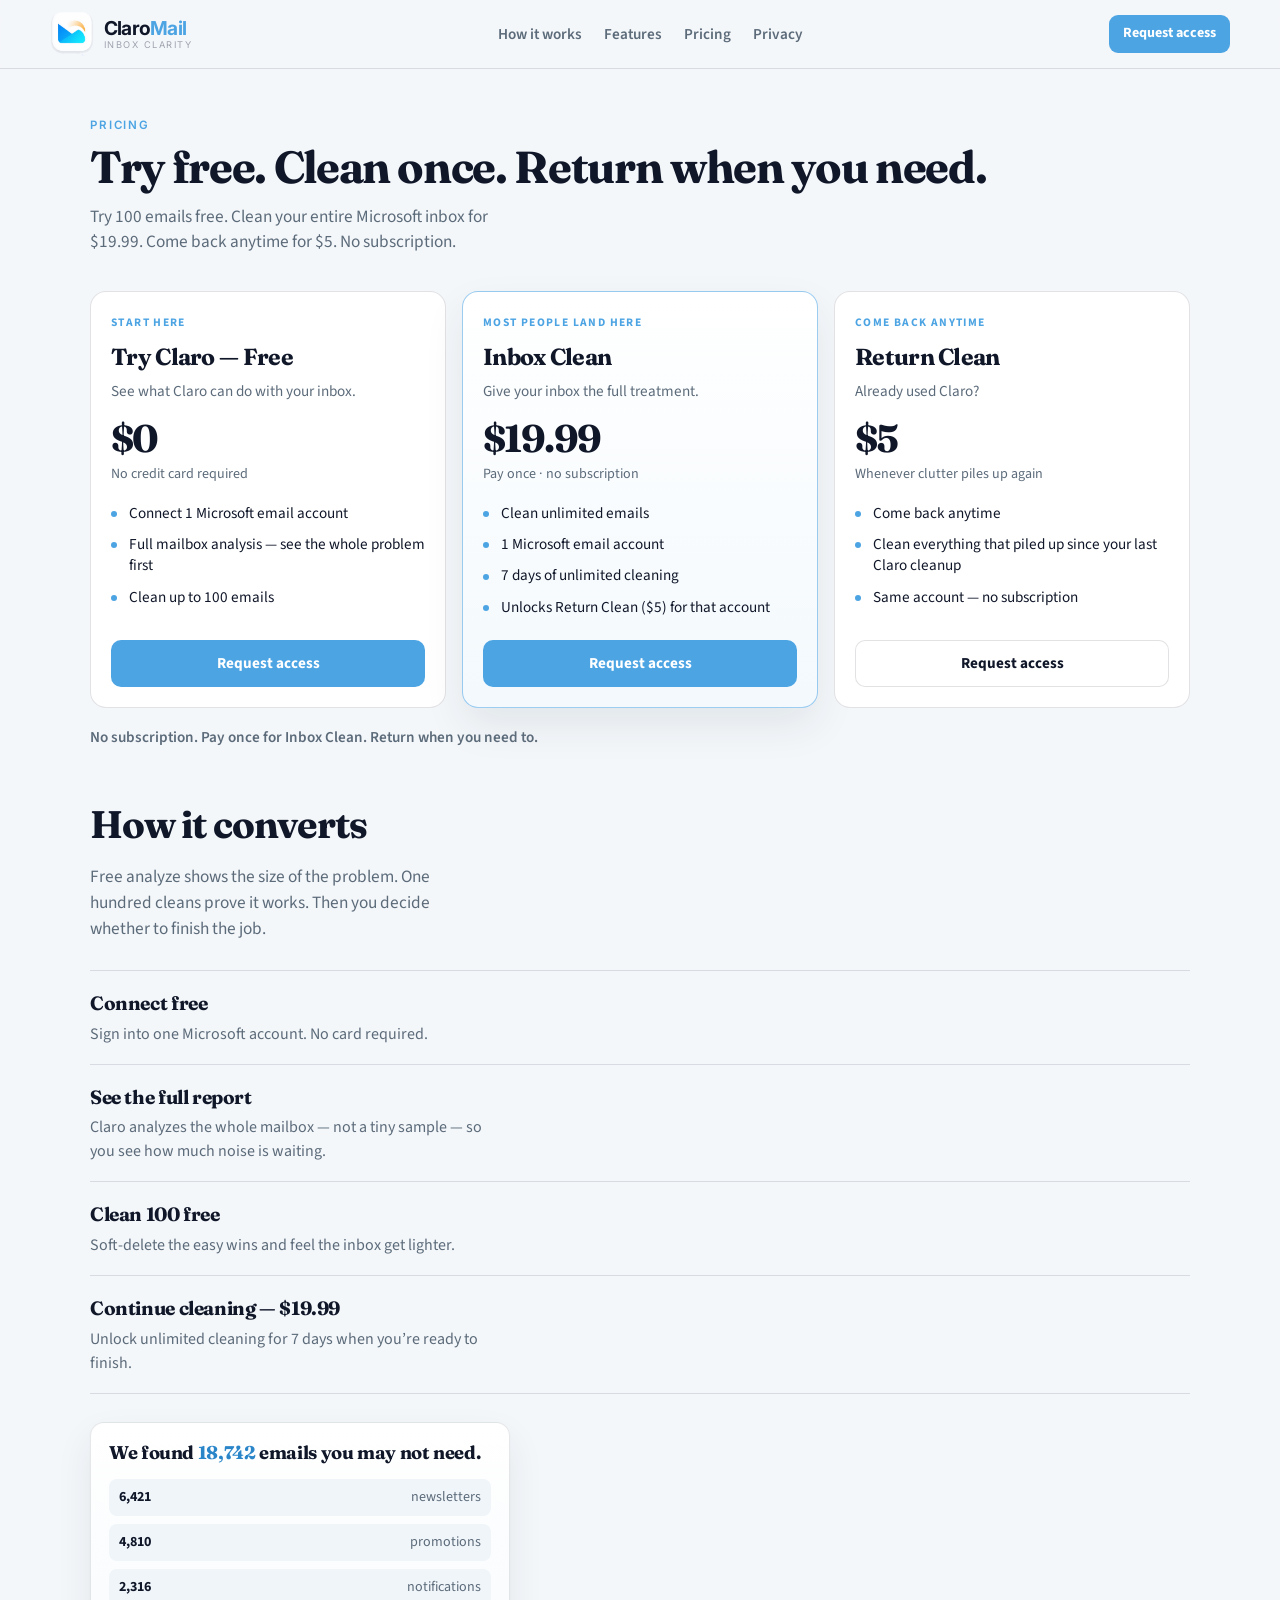
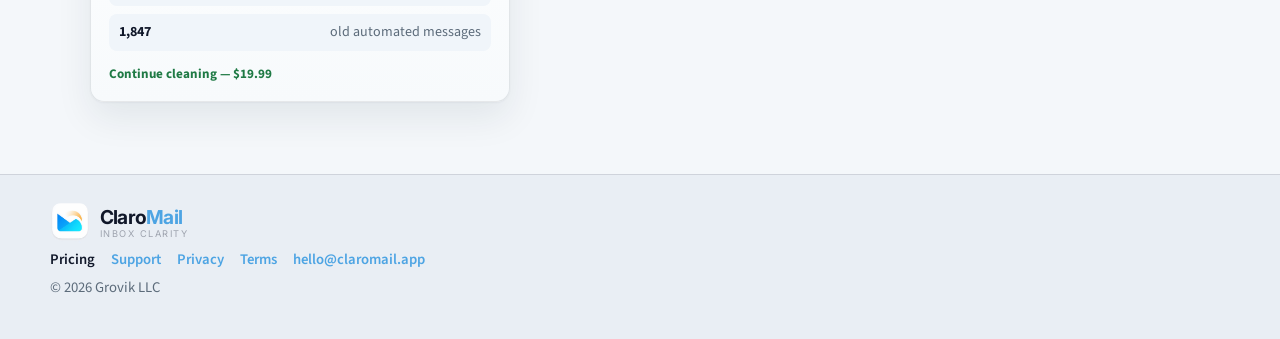
==== commit 6af2375d: "Add support page and privacy badge for Chrome Web Store. Point top-nav Privacy to the full policy pa" ====
--- a/pricing.html
+++ b/pricing.html
@@ -45,7 +45,7 @@
           <a href="/#how">How it works</a>
           <a href="/#features">Features</a>
           <a href="pricing.html" aria-current="page">Pricing</a>
-          <a href="/#privacy">Privacy</a>
+          <a href="privacy.html">Privacy</a>
         </nav>
         <a class="nav-cta" href="mailto:hello@claromail.app">Request access</a>
       </div>
@@ -179,6 +179,7 @@
         </div>
         <p class="footer-links">
           <a href="pricing.html" aria-current="page">Pricing</a>
+          <a href="support.html">Support</a>
           <a href="privacy.html">Privacy</a>
           <a href="terms.html">Terms</a>
           <a href="mailto:hello@claromail.app">hello@claromail.app</a>
--- a/styles.css
+++ b/styles.css
@@ -1280,6 +1280,105 @@
   font-weight: 700;
 }
 
+/* —— Support —— */
+.support-contact {
+  margin: 0 0 36px;
+  padding: 18px 18px 16px;
+  border-radius: 14px;
+  background: linear-gradient(180deg, #ffffff 0%, #f3f9fd 100%);
+  border: 1px solid rgba(77, 164, 227, 0.35);
+}
+
+.support-contact-label {
+  margin: 0 0 6px;
+  font-size: 0.72rem;
+  font-weight: 700;
+  letter-spacing: 0.12em;
+  text-transform: uppercase;
+  color: var(--mail);
+}
+
+.support-contact-email {
+  display: inline-block;
+  font-family: var(--font-display);
+  font-size: clamp(1.4rem, 3vw, 1.85rem);
+  font-weight: 700;
+  letter-spacing: -0.03em;
+  color: var(--ink);
+  text-decoration: none;
+}
+
+.support-contact-email:hover {
+  color: var(--accent-deep);
+}
+
+.support-contact-note {
+  margin: 8px 0 0;
+  color: var(--muted);
+  font-size: 0.92rem;
+}
+
+.support-faq {
+  display: grid;
+  gap: 0;
+  margin: 0 0 8px;
+}
+
+.support-faq-item {
+  padding: 18px 0;
+  border-top: 1px solid var(--line);
+}
+
+.support-faq-item:last-child {
+  border-bottom: 1px solid var(--line);
+}
+
+.support-faq-item h3 {
+  margin: 0 0 6px;
+  font-family: var(--font-display);
+  font-size: 1.15rem;
+  font-weight: 700;
+  letter-spacing: -0.02em;
+}
+
+.support-faq-item p {
+  margin: 0;
+  max-width: 58ch;
+  color: var(--muted);
+}
+
+.support-faq-item a {
+  color: var(--accent);
+  font-weight: 600;
+  text-decoration: none;
+}
+
+.support-faq-item a:hover {
+  text-decoration: underline;
+}
+
+.support-links {
+  list-style: none;
+  margin: 0;
+  padding: 0;
+  display: grid;
+  gap: 10px;
+}
+
+.support-links li {
+  color: var(--muted);
+}
+
+.support-links a {
+  color: var(--accent);
+  font-weight: 700;
+  text-decoration: none;
+}
+
+.support-links a:hover {
+  text-decoration: underline;
+}
+
 .site-footer {
   padding: 28px 0 40px;
   border-top: 1px solid var(--line);
@@ -1351,6 +1450,25 @@
   line-height: 1.1;
 }
 
+.privacy-hero {
+  display: grid;
+  grid-template-columns: minmax(0, 1fr) auto;
+  gap: 24px 32px;
+  align-items: center;
+  margin-bottom: 8px;
+}
+
+.privacy-hero-copy .legal-updated {
+  margin-bottom: 0;
+}
+
+.privacy-badge {
+  display: block;
+  width: clamp(96px, 15vw, 132px);
+  height: auto;
+  justify-self: end;
+}
+
 .legal-lead {
   margin: 0 0 10px;
   max-width: 46ch;
@@ -1362,6 +1480,10 @@
   margin: 0 0 32px;
   color: var(--tag);
   font-size: 0.88rem;
+}
+
+.privacy-hero + .legal-highlights {
+  margin-top: 32px;
 }
 
 .legal-highlights {
@@ -1479,6 +1601,16 @@
   .legal-highlights {
     grid-template-columns: 1fr;
   }
+
+  .privacy-hero {
+    grid-template-columns: 1fr;
+    justify-items: start;
+  }
+
+  .privacy-badge {
+    justify-self: start;
+    width: 96px;
+  }
 }
 
 @media (prefers-reduced-motion: reduce) {
